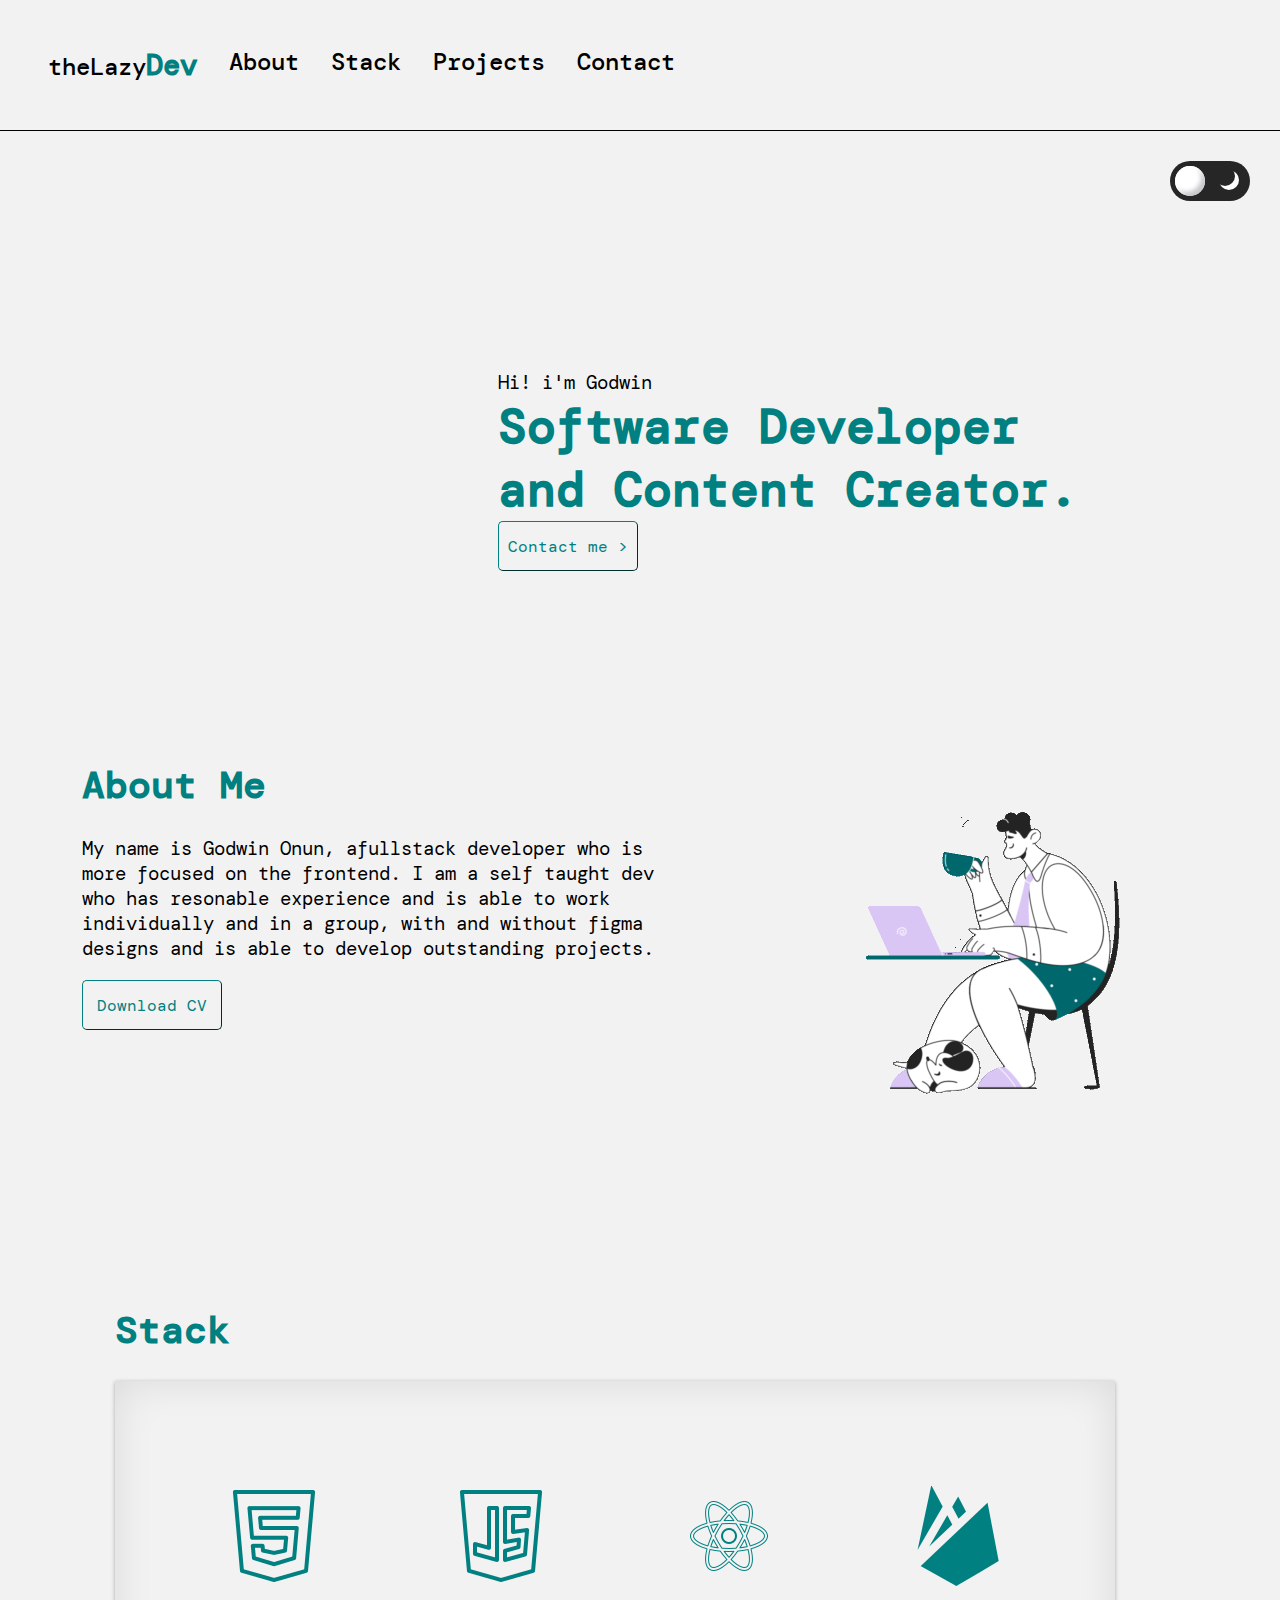
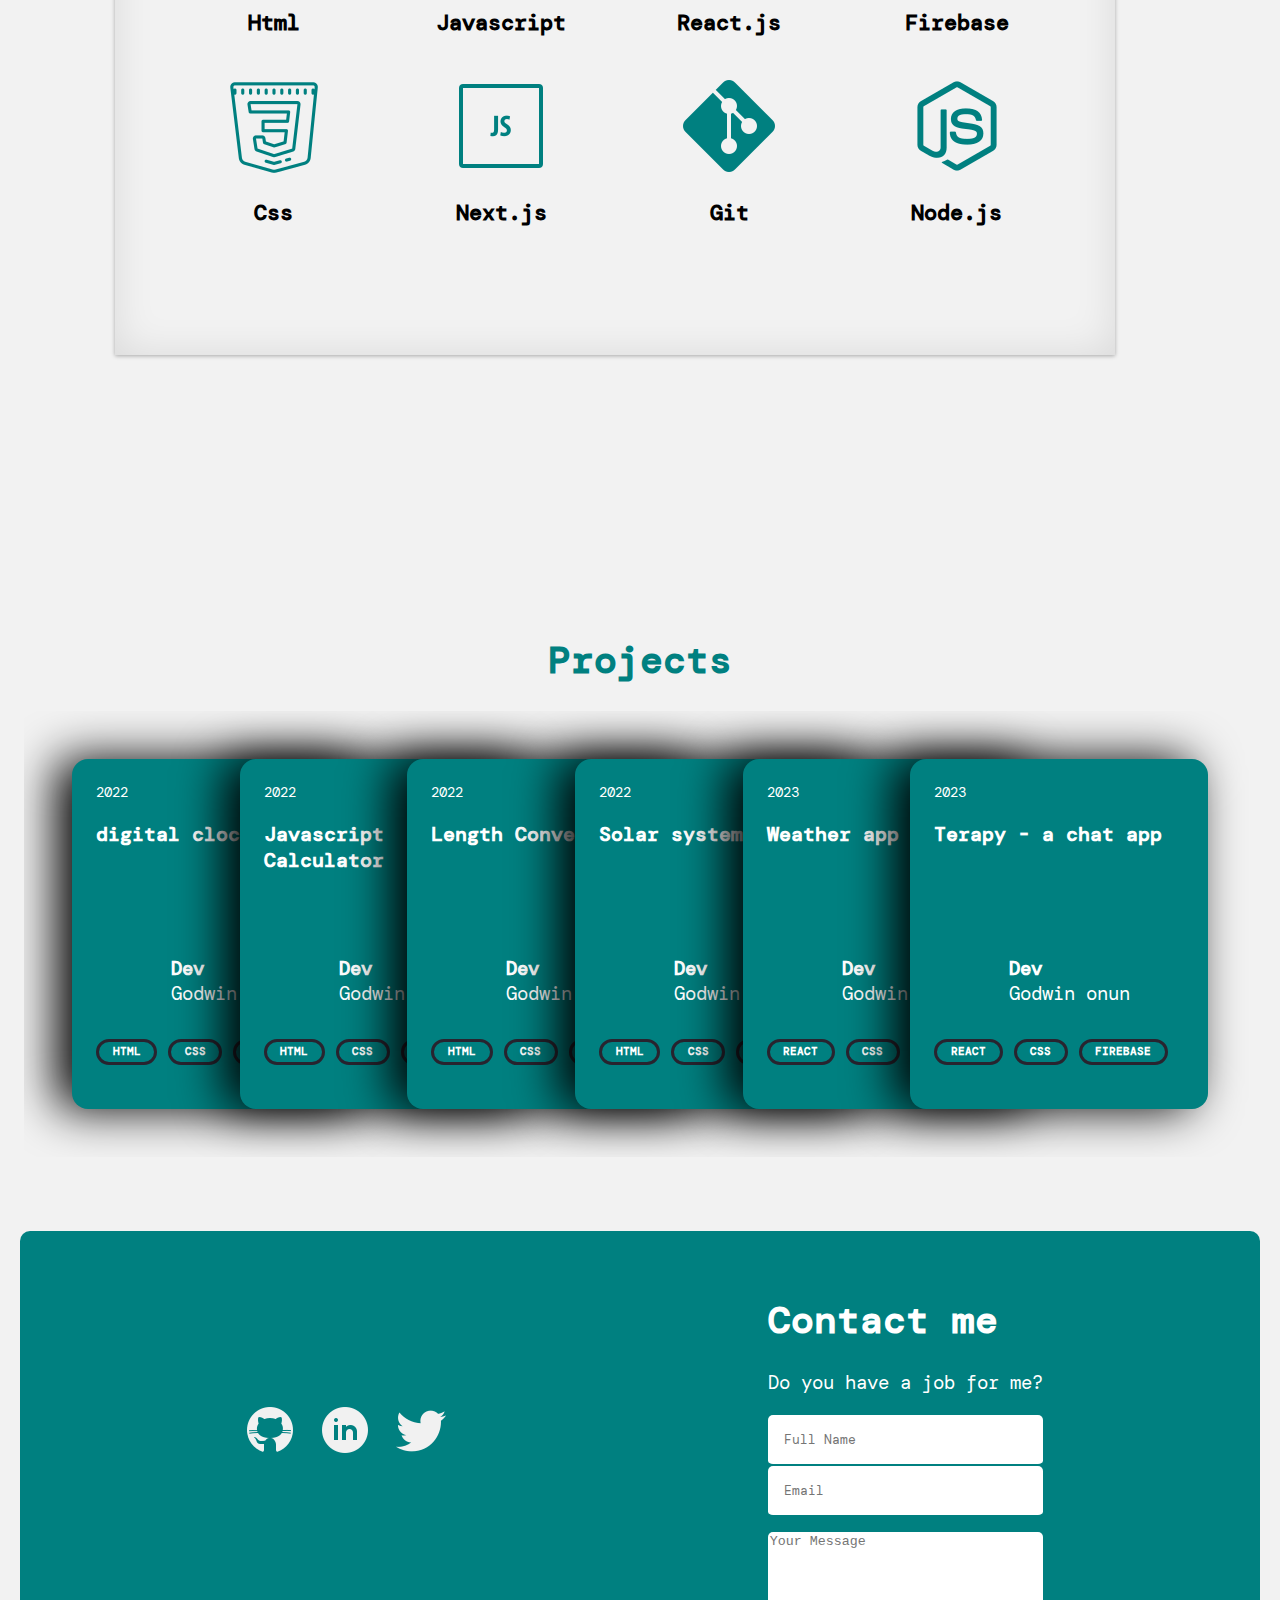
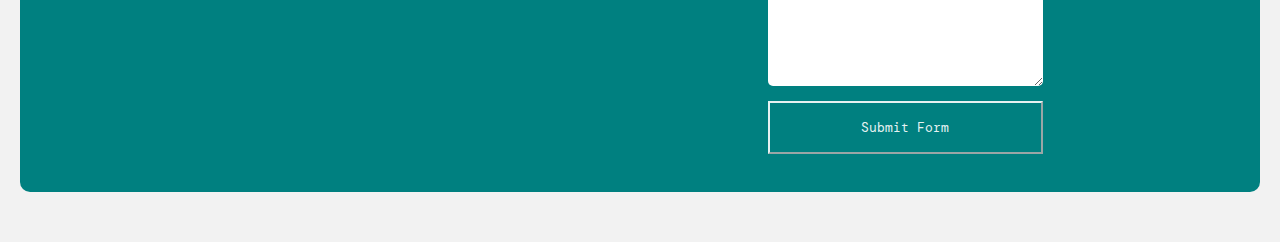
==== index.html @ cd17428f "Add files via upload" ====
<!DOCTYPE html>
<html lang="en">
<head>
  <meta charset="UTF-8">
  <meta http-equiv="X-UA-Compatible" content="IE=edge">
  <meta name="viewport" content="width=device-width, initial-scale=1.0">
  <title>Godwin onun | Fullstack Developer | Content Creator</title>
  <link rel="stylesheet" href="./src/style.css">
</head>
<body>

  <navbar>
    <div ></div>
    <div class="topnav" id="myTopnav">
        <a href="Index.html" class="heroname">theLazy<span>Dev</span></a>
        <a href="#about">About</a>
        <a href="#stack">Stack</a>
        <a href="#projects">Projects</a>
        <a href="#contact">Contact</a>
        <a href="javascript:void(0);" class="icon" onclick="myFunction()">
          <i  class="fa-bars"></i>
        </a>
    </div>
  </navbar>

  <div class="light-dark">
    <div class="switch">
      <div class="flicker"></div>
      <div class="moon"></div>
    </div>
  </div>

  <div class="container">
    <div class="heroimage1">
    <img src="https://ouch-cdn2.icons8.com/1wccx2Lr_cGhNISr8wiyXB7eT9ivf4Ugs94POmWpA78/rs:fit:256:256/czM6Ly9pY29uczgu/b3VjaC1wcm9kLmFz/c2V0cy9zdmcvODY5/L2YyYzNlMzZmLTNi/MmUtNGI1Mi05M2Y5/LWYwNTQ1NDU1N2Rh/OC5zdmc.png" alt=""/>
    </div>

    <div class="detail">
      Hi! i'm Godwin
      <P class="dev">
        Software Developer and Content Creator.
      </P>
      <a href="#contact"><button class="detail-btn">Contact me ></button></a>
    </div>
  </div>

  <div class="container" id="about" >
    <div class="about-text">
    <h1>
      About Me
    </h1>
    <p>
      My name is Godwin Onun, afullstack developer who is more focused on the frontend. I am a self taught dev who has resonable experience and is able to work individually and in a group, with and without figma designs and is able to develop outstanding projects.
    </p>
    <a href="#"></a><button class="detail-btn">Download CV</button></a>
   </div>
   <div class="about-image">
    <img src="./src/images/sammy-line-remote-work.gif" alt="">
   </div>
  </div>

  <div class="stack">

  <h1>Stack</h1>

  <div class="grid-container" id="stack">
    <div class="grid-child">
      <img src="./src/images/icons8-html-5-100.png" alt="">
      <h3>Html</h3>
    </div>
    <div class="grid-child">
      <img src="./src/images/icons8-javascript-logo-100.png" alt="">
      <h3>Javascript</h3>
    </div>
    <div class="grid-child">
      <img src="./src/images/icons8-react-100.png" alt="">
      <h3>React.js</h3>
    </div>
    <div class="grid-child">
      <img src="./src/images/icons8-firebase-100.png" alt="">
      <h3>Firebase</h3>
    </div>
    <div class="grid-child">
      <img src="./src/images/icons8-css3-100.png" alt="">
      <h3>Css</h3>
    </div>
    <div class="grid-child">
      <img src="./src/images/icons8-js-100.png" alt="">
      <h3>Next.js</h3>
    </div>
    <div class="grid-child">
      <img src="./src/images/icons8-git-100.png" alt="">
      <h3>Git</h3>
    </div>
    <div class="grid-child">
      <img src="./src/images/icons8-node-js-100.png" alt="">
      <h3>Node.js</h3>
    </div>
  </div>

 </div>

 <div class="container" id="projects">
  <h1>Projects</h1>
  <section class="card-list">
    <article class="card">
      <header class="card-header">
        <p>2022</p>
        <a href="https://onungodwin.github.io/Digital-Clock/">
        <h2>digital clock</h2>
      </a>
      </header>

      <div class="card-author">
        <img src="" alt="">

        <div class="author-name">
          <div class="author-name-prefix">Dev</div>
          Godwin onun
        </div>
      </div>
      <div class="tags">
        <a href="#">html</a>
        <a href="#">css</a>
        <a href="#">Javascript</a>
      </div>
    </article>



    <article class="card">
      <header class="card-header">
        <p>2022</p>
        <a href="https://onungodwin.github.io/Calculator-app/">
        <h2>Javascript Calculator</h2>
      </a>
      </header>

      <div class="card-author">
        <img src="" alt="">

        <div class="author-name">
          <div class="author-name-prefix">Dev</div>
          Godwin onun
        </div>
      </div>
      <div class="tags">
        <a href="#">html</a>
        <a href="#">css</a>
        <a href="#">Javascript</a>
      </div>
    </article>


    <article class="card">
      <header class="card-header">
        <p>2022</p>
        <a href="https://onungodwin.github.io/length-converter/">
        <h2>Length Converter</h2>
      </a>
      </header>

      <div class="card-author">
        <img src="" alt="">

        <div class="author-name">
          <div class="author-name-prefix">Dev</div>
          Godwin onun
        </div>
      </div>
      <div class="tags">
        <a href="#">html</a>
        <a href="#">css</a>
        <a href="#">Javascript</a>
      </div>
    </article>


    <article class="card">
      <header class="card-header">
        <p>2022</p>
        <h2>
        <a href="https://onungodwin.github.io/solar-system/">
        Solar system
      </a>
      </h2>
      </header>

      <div class="card-author">
        <img src="" alt="">

        <div class="author-name">
          <div class="author-name-prefix">Dev</div>
          Godwin onun
        </div>
      </div>
      <div class="tags">
        <a href="#">html</a>
        <a href="#">css</a>
        <a href="#">Javascript</a>
      </div>
    </article>


    <article class="card">
      <header class="card-header">
        <p>2023</p>
        <h2>Weather app</h2>
      </header>

      <div class="card-author">
        <img src="" alt="">

        <div class="author-name">
          <div class="author-name-prefix">Dev</div>
          Godwin onun
        </div>
      </div>
      <div class="tags">
        <a href="#">React</a>
        <a href="#">Css</a>
        <a href="#">Api</a>
      </div>
    </article>

    <article class="card">
      <header class="card-header">
        <p>2023</p>
        <h2>Terapy - a chat app</h2>
      </header>

      <div class="card-author">
        <img src="" alt="">

        <div class="author-name">
          <div class="author-name-prefix">Dev</div>
          Godwin onun
        </div>
      </div>
      <div class="tags">
        <a href="#">React</a>
        <a href="#">css</a>
        <a href="#">Firebase</a>
      </div>
    </article>


</section>
 </div>

 <div class="container" id="contact">
  <div class="contact-img">
    <img src="https://ouch-cdn2.icons8.com/tGcTz2MqQ0SLbrK52kuj5Z2JUJtq8tayC7ltcp2M3sY/rs:fit:256:275/czM6Ly9pY29uczgu/b3VjaC1wcm9kLmFz/c2V0cy9zdmcvNDE3/L2JmOWZjZDVhLTlh/ZWItNGFmNy04ZDY0/LTg1OTQwNDUwYzE5/Ny5zdmc.png" alt="">
    <div>
      <button class="socials"><a href="#">
        <img src="./src/images/icons8-github-50.png" alt="">
      </a></button>
      <button class="socials"><a href="#">
        <img src="./src/images/icons8-linkedin-circled-50.png" alt="">
      </a></button>
      <button class="socials"><a href="#">
        <img src="./src/images/icons8-twitter-50.png" alt="">
      </a></button>
    </div>
  </div>
  
  <div>
    <h1 class="contact-me">Contact me</h1>
  <p>Do you have a job for me?</p>
  <div className="formContainer">
    <div className="formWrapper">
      <div class="form-submit">
        <form
          target="_blank"
          action="https://formsubmit.co/onungodwinn@gmail.com"
          method="POST"
        >
          
          <div class="form-row">
            <input
              name="name"
              placeholder="Full Name"
              required
            />
            <input
              name="email"
              placeholder="Email"
              required
            />
          </div>
          <textarea
            placeholder="Your Message"
            name="message"
            rows="10"
            required
          ></textarea>
          <button type="submit" class="submit">Submit Form</button>
        </form>
      </div>
  </div>
  
 </div>

  <script src="src/index.js"></script>
</body>
</html>
---- src/style.css ----
@import url('https://fonts.googleapis.com/css2?family=DM+Mono:ital,wght@0,300;0,400;0,500;1,300;1,400;1,500&family=Quicksand:wght@400;500;600;700&display=swap');

html {
  box-sizing: border-box;
}
*, *:before, *:after {
  box-sizing: inherit;
}

body {
  font-family: 'Dm mono', sans-serif;
  margin: 0;
  padding: 0;
  width: 100%;
  height: 100%;
  background-color: #f2f2f2;
  color: black;
  font-size: 1.2rem;
}

/* light-dark */
.dark a {
  color:teal;
}

.dark a:hover, .dark a:focus {
  color: white;
}

.light-dark {
  display: flex;
  justify-content: flex-end;
  padding: 30px;
}

.switch {
  width: 80px;
  height: 40px;
  border-radius: 20px;
  background-color: rgb(39, 38, 38);
  position: relative;
}

.flicker {
  width: 30px;
  height: 30px;
  border-radius: 15px;
  background-color: rgb(255, 255, 255);
  position: absolute;
  top: 5px;
  left: 5px;
  transition: 0.3s;
  box-shadow: 
    inset 4px 4px 4px rgb(255,255,255),
    inset -4px -4px 4px rgb(195 193 198 / 90%);
}

.dark {
  background-color: rgb(57, 57, 57);
  transition: 0.3s;
}

.moon {
  width: 20px;
  height: 20px;
  border-radius: 10px;
  box-shadow: 4px 4px 0 0 rgb(255, 255, 255);
  position: absolute;
  top: 5px;
  left: 45px;
}

.dark .flicker {
  transform: translateX(40px);
}

.dark > * {
 color:rgb(255, 255, 255);
}

 /* Navbar */
Navbar {
  display: flex;
  flex-direction: row;
  padding: 2rem;
  border-bottom: 1px solid black;
  font-size: 1.5rem;
  font-weight: 500;
}



a {
  text-decoration: none;
  color: inherit;
}

.topnav {
  overflow: hidden;
}

.topnav a {
  float: left;
  display: block;
  text-align: center;
  padding: 14px 16px;
  text-decoration: none;
}

.fa-bars {
  color: teal !important;
}


.topnav .icon {
  display: none;
}

@media screen and (max-width: 600px) {
  .topnav a:not(:first-child) {display: none;}
  .topnav a.icon {
    float: right;
    display: block;
  }
}

@media screen and (max-width: 600px) {
  .topnav.responsive {position: relative;}
  .topnav.responsive .icon {
    position: absolute;
    right: 0;
    top: 0;
  }
  .topnav.responsive a {
    float: none;
    display: block;
    text-align: left;
  }
}

/* About */

.container {
  display: flex;
  justify-content: space-around;
  flex-wrap: wrap;
  margin-top:  6em;
  padding: 1.25em;
}

.dev {
  font-size: 3rem;
  font-weight: bold;
  margin: 0;
  padding: 0;
  max-width: 600px;
  color: teal;
}


.Godwin {
  font-size: 1.2rem;
  margin: 0;
  padding: 0;
}



.detail-btn {
  background-color: #f2f2f2;
  border-radius: 5px;
  border-color: teal;
  width: 8.75em;
  height: 3.125em;
  color: teal;
  font-size: 1rem;
  font-family: "Dm mono";
  cursor: pointer;
  border-width: 1px;
}

.detail-btn:hover {
  cursor: pointer;
  color: white;
  transition: all 0.5s;
  background-color: teal;
  border-width: 0;
}


span{
  color: teal;
  font-size: larger;
  Font-weight: bold;
}

.about-text {
  max-width: 600px;
}


/* stack */

.stack {
  padding: 9vw;
}

.grid-container {
  display: grid;
  grid-template-columns: repeat(auto-fit, minmax(200px, 1fr));
  grid-gap: 1rem;
  max-width: 1000px;
  padding: 10% 5%;
  -webkit-box-shadow:0 1px 4px rgba(0, 0, 0, 0.3), 0 0 40px rgba(0, 0, 0, 0.1) inset;
  -moz-box-shadow:0 1px 4px rgba(0, 0, 0, 0.3), 0 0 40px rgba(0, 0, 0, 0.1) inset;
  box-shadow:0 1px 4px rgba(0, 0, 0, 0.3), 0 0 40px rgba(0, 0, 0, 0.1) inset;
}

.grid-child {
  display: flex;
  flex-direction: column;
  justify-content: center;
  align-items: center;
}

h1 {
  color: teal;
}

.stack-svg {
  width: 3rem;
}


/* projects */

.card-list {
  display: flex;
  padding: 3rem;
  overflow-x: scroll;
}

.card-list::-webkit-scrollbar {
  width: 10px;
  height: 10px;
}
.card-list::-webkit-scrollbar-thumb {
  background: #201c29;
  border-radius: 10px;
  box-shadow: inset 2px 2px 2px hsla(0,0%,100%,.25), inset -2px -2px 2px rgba(0,0,0,.25);
}

.card-list::-webkit-scrollbar-track {
  background: linear-gradient(90deg,#201c29,#201c29 1px,#17141d 0,#17141d);
}


.card {
  height: 350px;
  width: 400px;
  min-width: 250px;
  padding: 1.5rem;
  border-radius: 16px;
  box-shadow: -1rem 0 3rem #000;
  display: flex;
  flex-direction: column;
  transition: .2s;
  margin: 0;
  scroll-snap-align: start;
  clear: both;
  position: relative;
  background-color: teal;
  color: white;
}

.card:focus-within~.card, .card:hover~.card {
  transform: translateX(130px);
}

.card:hover {
  transform: translateY(-1rem);
}

.card:not(:first-child) {
  margin-left: -130px;
}


.card-header {
  margin-bottom: auto;
}

.card-header p {
  font-size: 14px;
  margin: 0 0 1rem;
  color: white;
}

.card-header h2 {
  font-size: 20px;
  margin: .25rem 0 auto;
  text-decoration: none;
  color: inherit;
  border: 0;
  display: inline-block;
  cursor: pointer;
}

.card-header h2:hover {
  background: linear-gradient(90deg,#ff8a00,#e52e71);
  text-shadow: none;
  -webkit-text-fill-color: transparent;
  -webkit-background-clip: text;
  background-clip: text;
}

.card-author {
  margin: 3rem 0 0;
  display: grid;
  grid-template-columns: 75px 1fr;
  align-items: center;
  position: relative;
}

.author-avatar {
  grid-area: auto;
  align-self: start;
  position: relative;
  box-sizing: border-box;
}

.author-avatar img {
  width: 40px;
  height: 40px;
  border-radius: 50%;
  filter: grayscale(100%);
  display: block;
  overflow: hidden;
  margin: 16px 10px;
}

.author-name {
  grid-area: auto;
  box-sizing: border-box;
}

.author-name-prefix {
  font-style: normal;
  font-weight: 700;
  color: white;
}



.tags {
  margin: 1rem 0 2rem;
  padding: .5rem 0 1rem;
  line-height: 2;
  margin-bottom: 0;
}

.tags a {
  font-style: normal;
  font-weight: 700;
  font-size: .5rem;
  color: white;
  text-transform: uppercase;
  font-size: .66rem;
  border: 3px solid #28242f;
  border-radius: 2rem;
  padding: .2rem .85rem .25rem;
  position: relative;
}

.tags a:hover {
  background: linear-gradient(90deg,#ff8a00,#e52e71);
  text-shadow: none;
  -webkit-text-fill-color: transparent;
  -webkit-background-clip: text;
  -webkit-box-decoration-break: clone;
  background-clip: text;
  border-color: white;
}


/* contact */


#contact {
  background-color: teal;
  color: white;
  border-radius: 10px;
  margin: 50px 20px;
  padding-left: 3.125em;
  padding-right: 3.125em;
  min-height: 400px;
  padding-top: 2em;
  padding-bottom: 2em;
}

.contact-me {
  color: white;
}

.formContainer {
  background-color: #c299d0;
  height: 100vh;
  padding-bottom: 4rem;
}

.formWrapper {
  background-color: white;
  padding-top: 1rem;
  padding-bottom: 3rem;
  padding-left: 1rem;
  padding-right: 1rem;
  border-radius: 10px;
  display: flex;
  flex-direction: column;
  align-items: center;
  gap: 10px;
  max-height: 400px;
  width: 300px;
}

form {
  display: flex;
  flex-direction: column;
  gap: 15px;
}

input {
  padding: 1rem;
  border: none;
  border-bottom: 2px solid Teal;
  outline: none;
  font-family: "dm mono";
  display: flex;
  flex-direction: column;
  width: 100%;
  border-radius: 5px;
}


placeholder {
  color: rgb (175,175,175);
  font-family: "dm mono";
}

.submit {
  height: 4em;
  background-color: inherit;
  color: white;
  border-color: white;
  opacity: 0.9;
  font-family: "dm mono";
  cursor: pointer;
}

.submit:hover {
  cursor: pointer;
  color: teal;
  border: none;
  opacity: 0.9;
  background-color: white;
}

.socials {
  border-radius: 50%;
  border: none;
  margin: .1em;
  margin-top: 2.5em;
  background-color: inherit;
  
}

textarea {
  border: none;
  outline: none;
  border-radius: 5px;
}

.contact-img {
  padding-top: 4em;
}
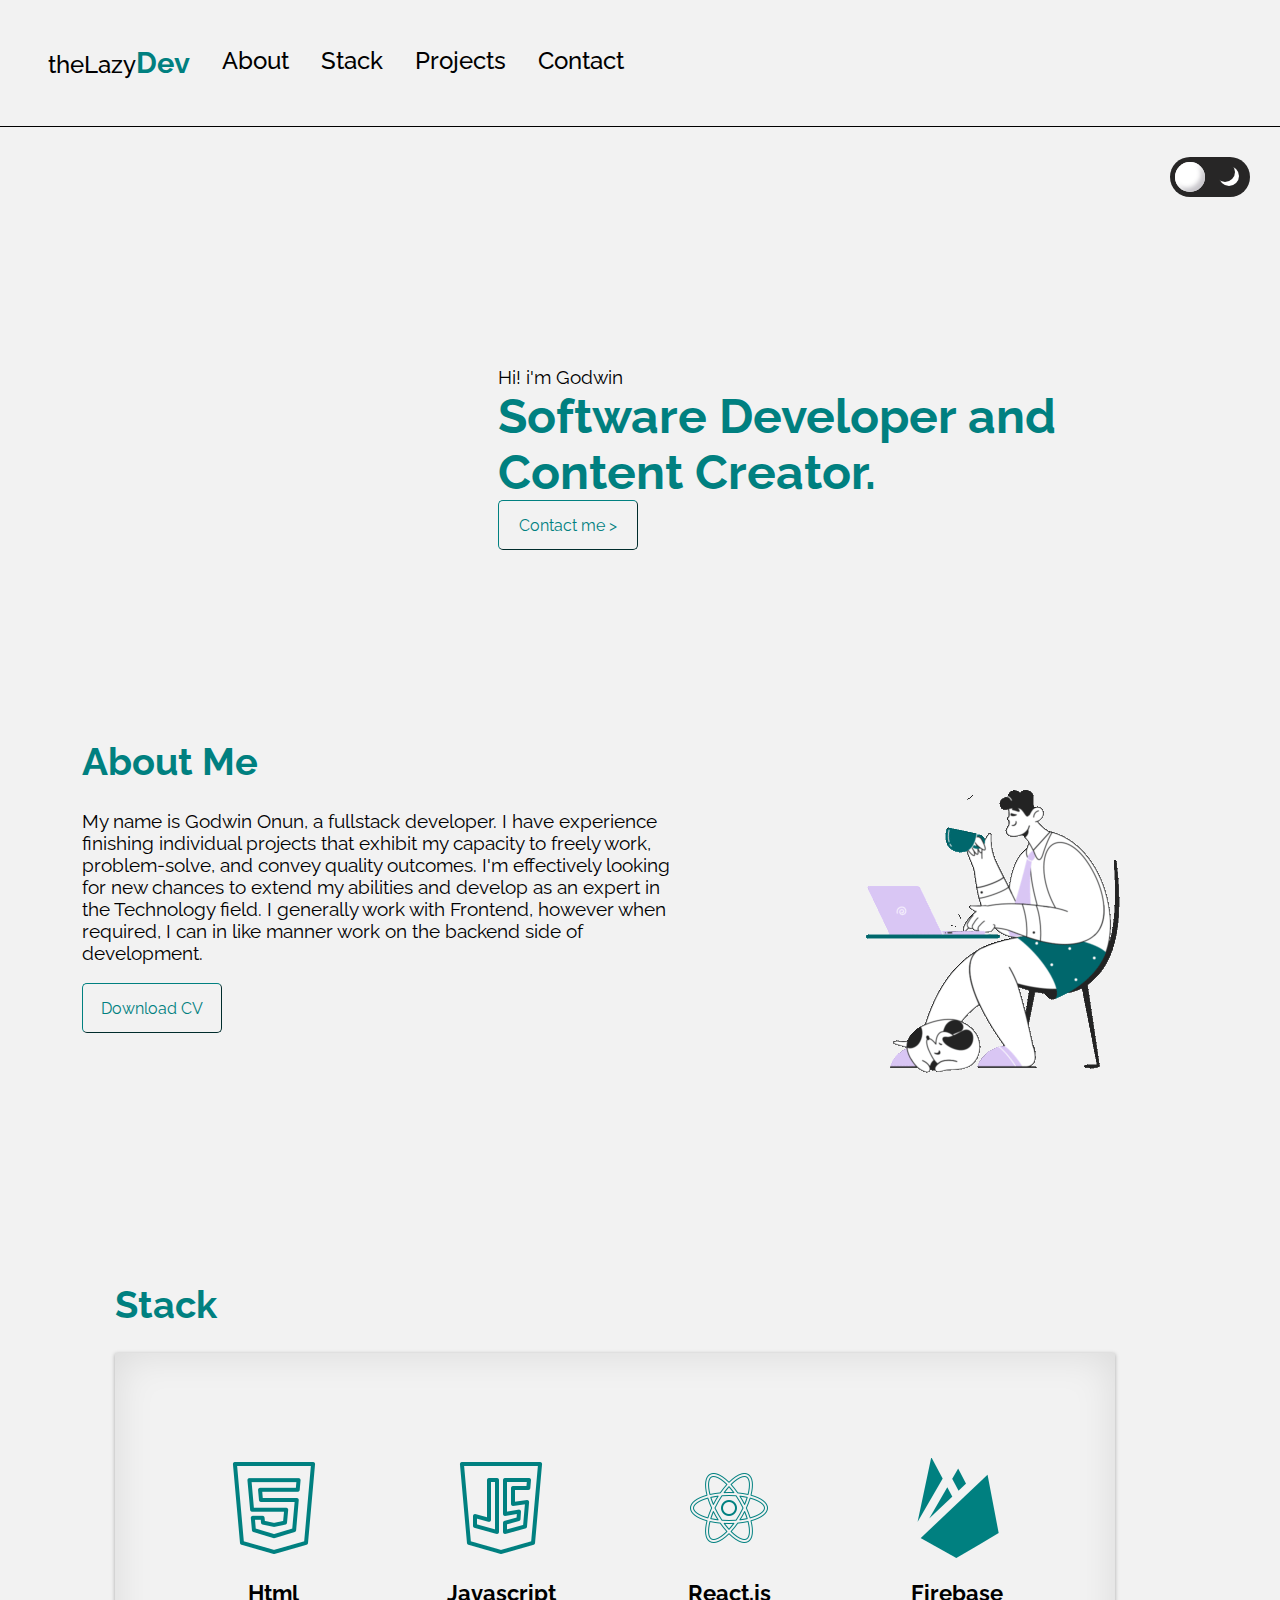
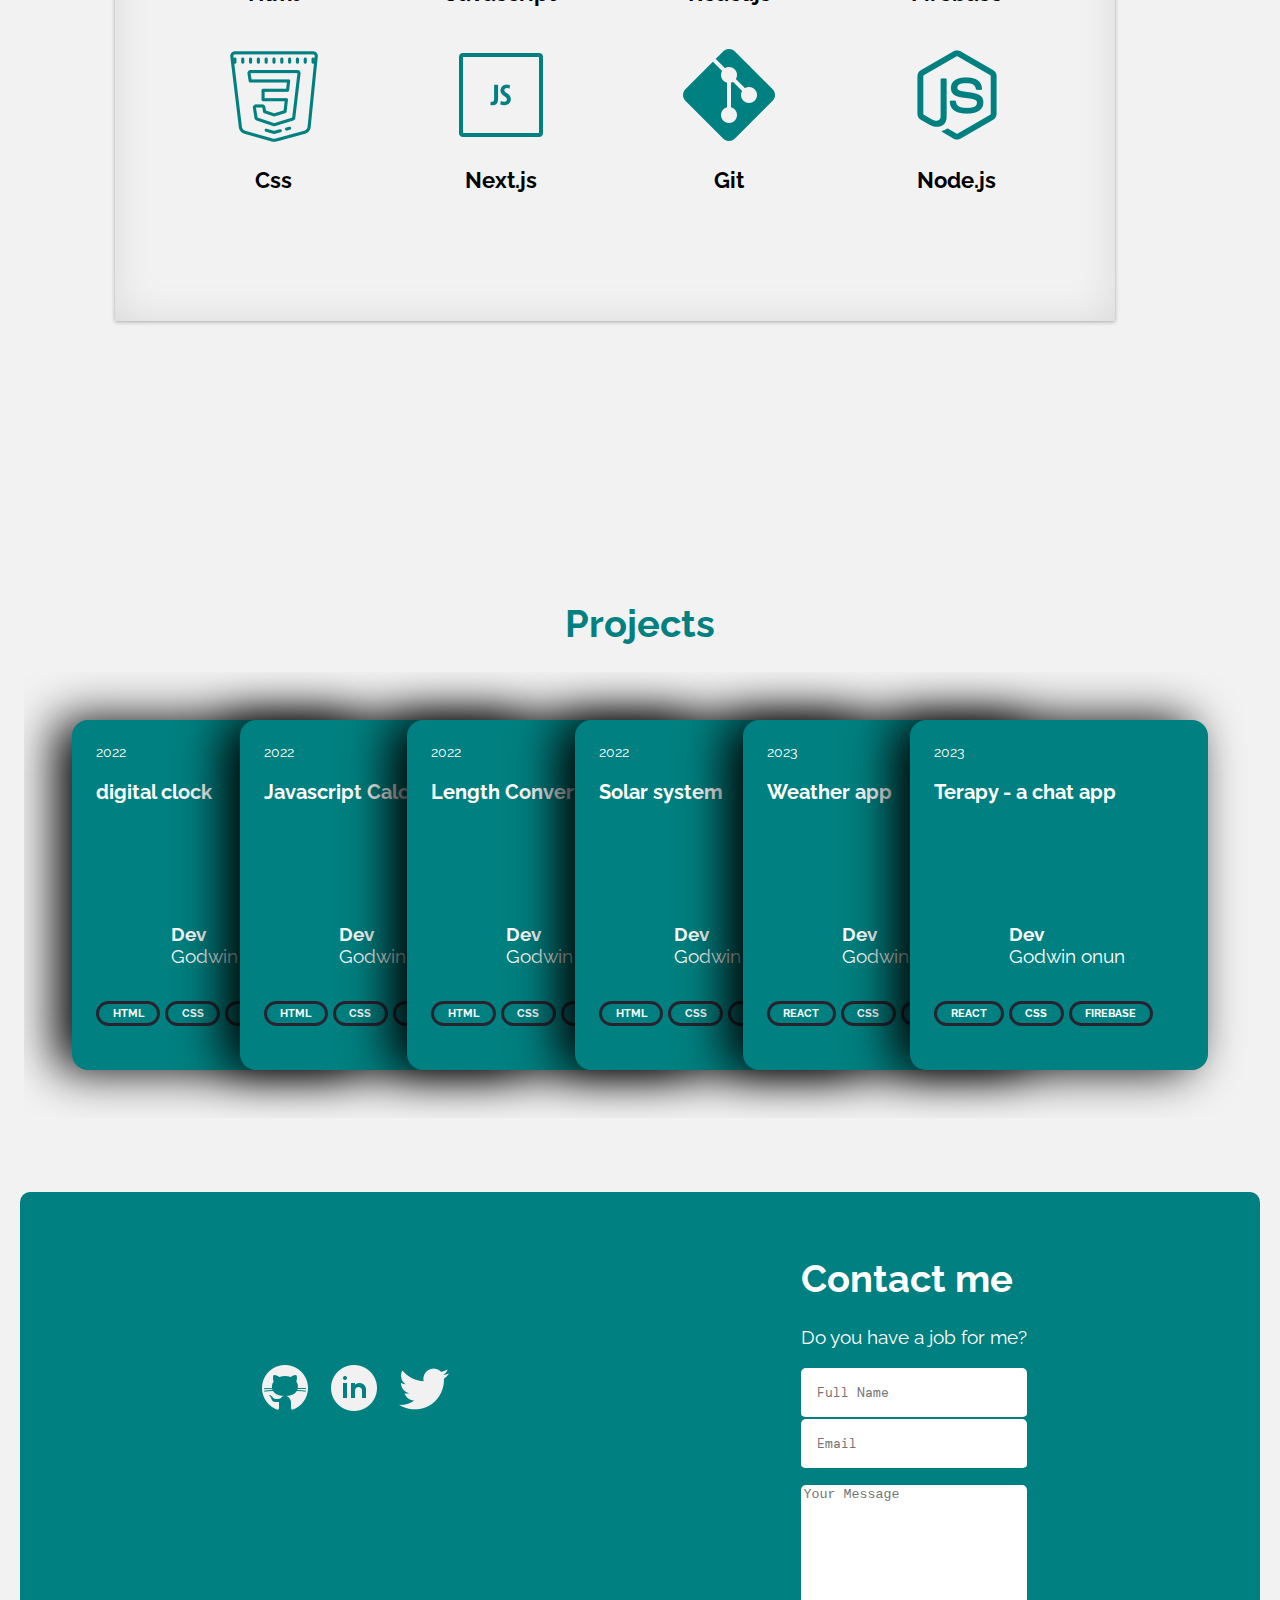
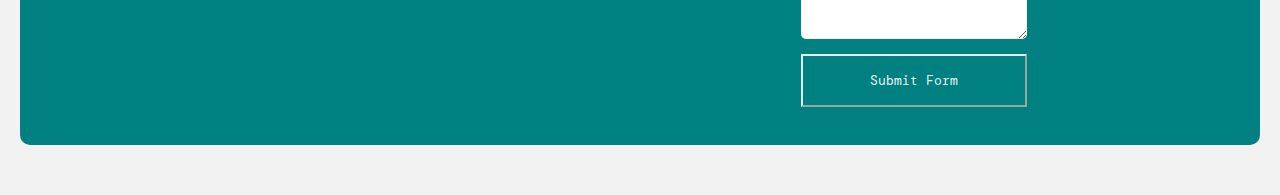
==== commit 60cf5eba: "i" ====
--- a/index.html
+++ b/index.html
@@ -50,7 +50,9 @@
       About Me
     </h1>
     <p>
-      My name is Godwin Onun, afullstack developer who is more focused on the frontend. I am a self taught dev who has resonable experience and is able to work individually and in a group, with and without figma designs and is able to develop outstanding projects.
+      My name is Godwin Onun, a fullstack developer. I have experience finishing individual projects that exhibit my capacity to freely work,
+      problem-solve, and convey quality outcomes. I'm effectively looking for new chances to extend my abilities and develop
+      as an expert in the Technology field. I generally work with Frontend, however when required,  I can in like manner work on the backend side of development.
     </p>
     <a href="#"></a><button class="detail-btn">Download CV</button></a>
    </div>
@@ -120,9 +122,9 @@
         </div>
       </div>
       <div class="tags">
-        <a href="#">html</a>
-        <a href="#">css</a>
-        <a href="#">Javascript</a>
+        <a href="https://github.com/OnunGodwin/Digital-Clock/blob/main/index.html">html</a>
+        <a href="https://github.com/OnunGodwin/Digital-Clock/blob/main/style.css">css</a>
+        <a href="https://github.com/OnunGodwin/Digital-Clock/blob/main/index.js">Javascript</a>
       </div>
     </article>
 
@@ -145,9 +147,9 @@
         </div>
       </div>
       <div class="tags">
-        <a href="#">html</a>
-        <a href="#">css</a>
-        <a href="#">Javascript</a>
+        <a href="https://github.com/OnunGodwin/Calculator-app/blob/main/index.html">html</a>
+        <a href="https://github.com/OnunGodwin/Calculator-app/blob/main/style.css">css</a>
+        <a href="https://github.com/OnunGodwin/Calculator-app/blob/main/index.js">Javascript</a>
       </div>
     </article>
 
@@ -169,9 +171,9 @@
         </div>
       </div>
       <div class="tags">
-        <a href="#">html</a>
-        <a href="#">css</a>
-        <a href="#">Javascript</a>
+        <a href="https://github.com/OnunGodwin/length-converter/blob/main/index.html">html</a>
+        <a href="https://github.com/OnunGodwin/length-converter/blob/main/styles.css">css</a>
+        <a href="https://github.com/OnunGodwin/length-converter/blob/main/index.js">Javascript</a>
       </div>
     </article>
 
@@ -195,9 +197,9 @@
         </div>
       </div>
       <div class="tags">
-        <a href="#">html</a>
-        <a href="#">css</a>
-        <a href="#">Javascript</a>
+        <a href="https://github.com/OnunGodwin/solar-system/blob/main/index.html">html</a>
+        <a href="https://github.com/OnunGodwin/solar-system/blob/main/src/style.css">css</a>
+        <a href="https://github.com/OnunGodwin/solar-system/blob/main/src/index.js">Javascript</a>
       </div>
     </article>
 
@@ -271,11 +273,11 @@
     <div className="formWrapper">
       <div class="form-submit">
         <form
-          target="_blank"
           action="https://formsubmit.co/onungodwinn@gmail.com"
           method="POST"
         >
-          
+         <input type="hidden" name="_next" value="https://thelazydev.vercel.app//src/thankyou.html">
+         <input type="hidden" name="_captcha" value="false">
           <div class="form-row">
             <input
               name="name"
@@ -294,7 +296,7 @@
             rows="10"
             required
           ></textarea>
-          <button type="submit" class="submit">Submit Form</button>
+          <button type="submit" class="submit" >Submit Form</button>
         </form>
       </div>
   </div>
--- a/src/style.css
+++ b/src/style.css
@@ -1,4 +1,6 @@
 @import url('https://fonts.googleapis.com/css2?family=DM+Mono:ital,wght@0,300;0,400;0,500;1,300;1,400;1,500&family=Quicksand:wght@400;500;600;700&display=swap');
+@import url('https://fonts.googleapis.com/css2?family=Raleway:ital,wght@0,100;0,200;0,300;0,400;0,500;0,600;0,700;0,800;0,900;1,200;1,300;1,400;1,500;1,600;1,700;1,800;1,900&display=swap');
+
 
 html {
   box-sizing: border-box;
@@ -8,7 +10,7 @@
 }
 
 body {
-  font-family: 'Dm mono', sans-serif;
+  font-family: 'Raleway', 'Dm mono', sans-serif;
   margin: 0;
   padding: 0;
   width: 100%;
@@ -174,7 +176,7 @@
   height: 3.125em;
   color: teal;
   font-size: 1rem;
-  font-family: "Dm mono";
+  font-family: "Raleway";
   cursor: pointer;
   border-width: 1px;
 }
@@ -482,4 +484,21 @@
 
 .contact-img {
   padding-top: 4em;
-}+}
+
+
+.thank-you {
+  display: flex;
+  flex-direction: column;
+  align-items: center;
+  justify-content: center;
+  font-size: larger;
+  font-weight: bold;
+  background-color: #f2f2f2;
+  color: teal;
+  padding-top: 100px;
+}
+
+.msg {
+  margin: 20px 0;
+}
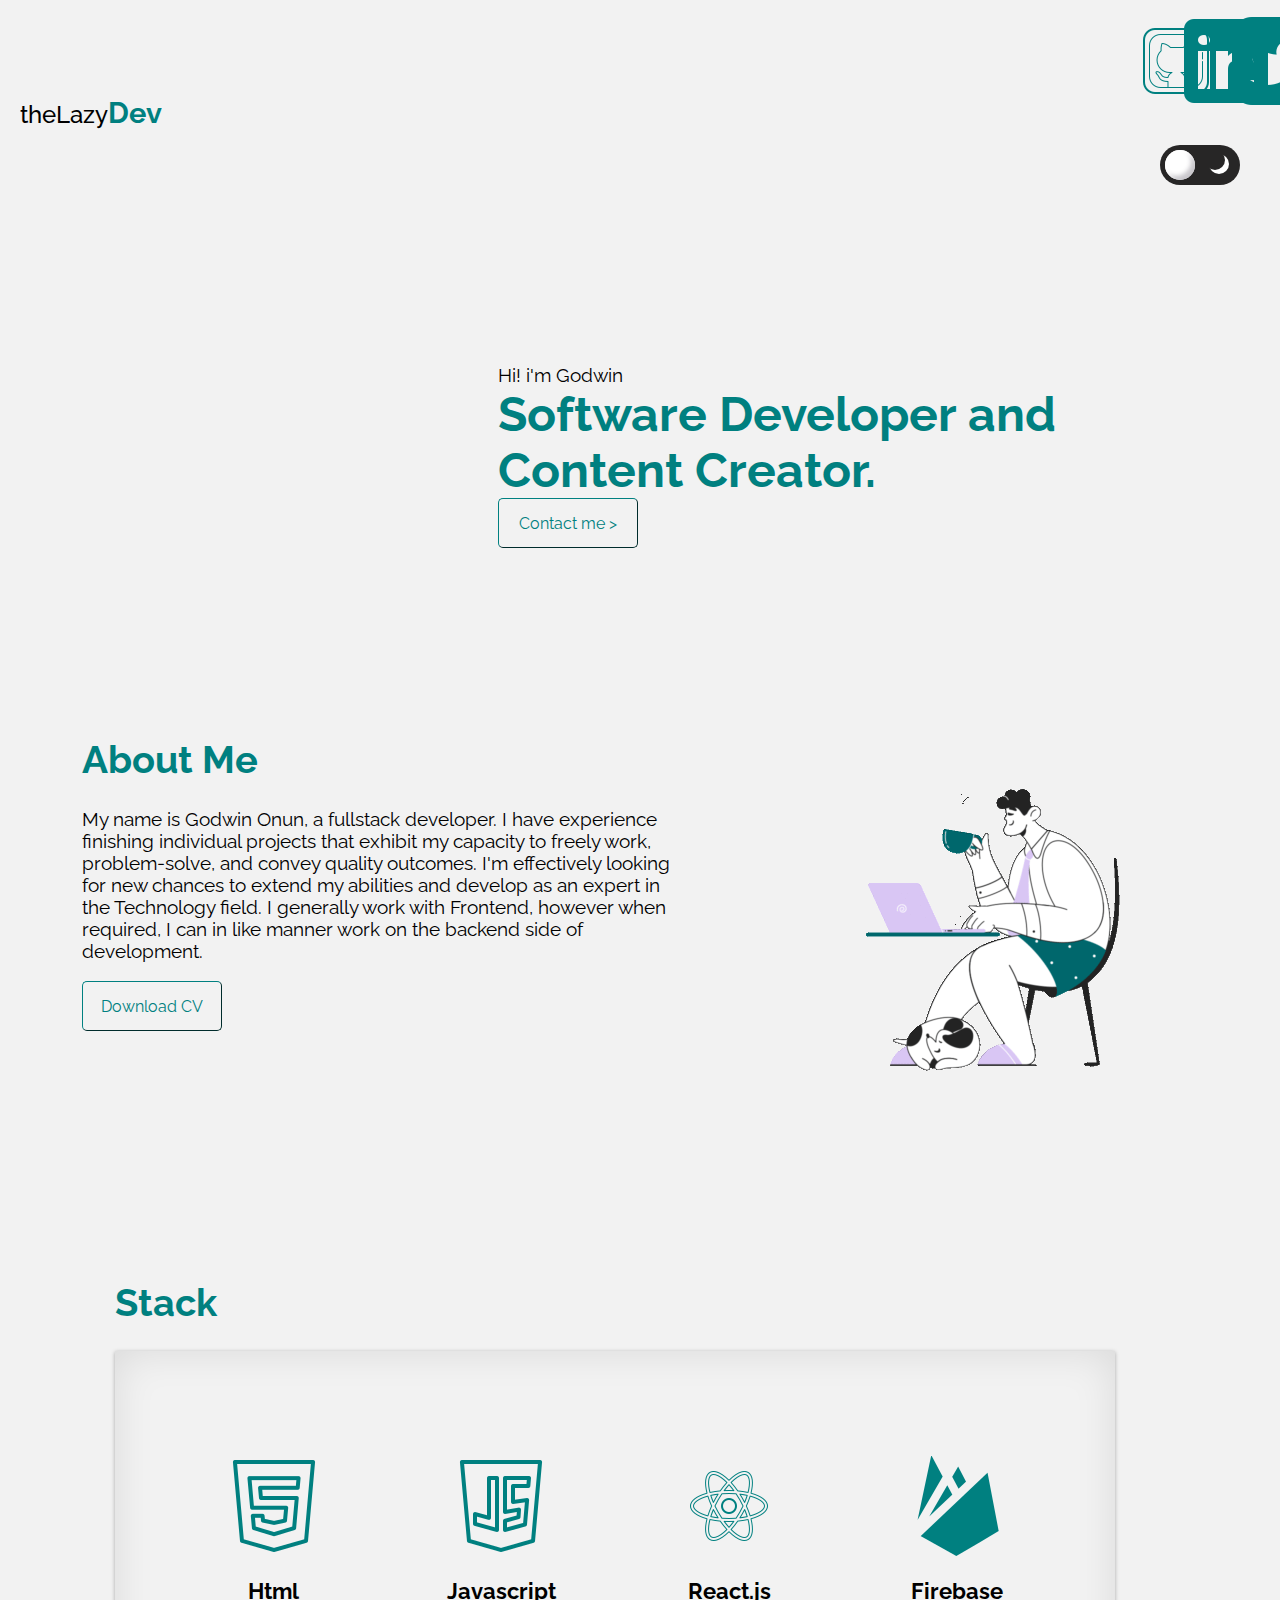
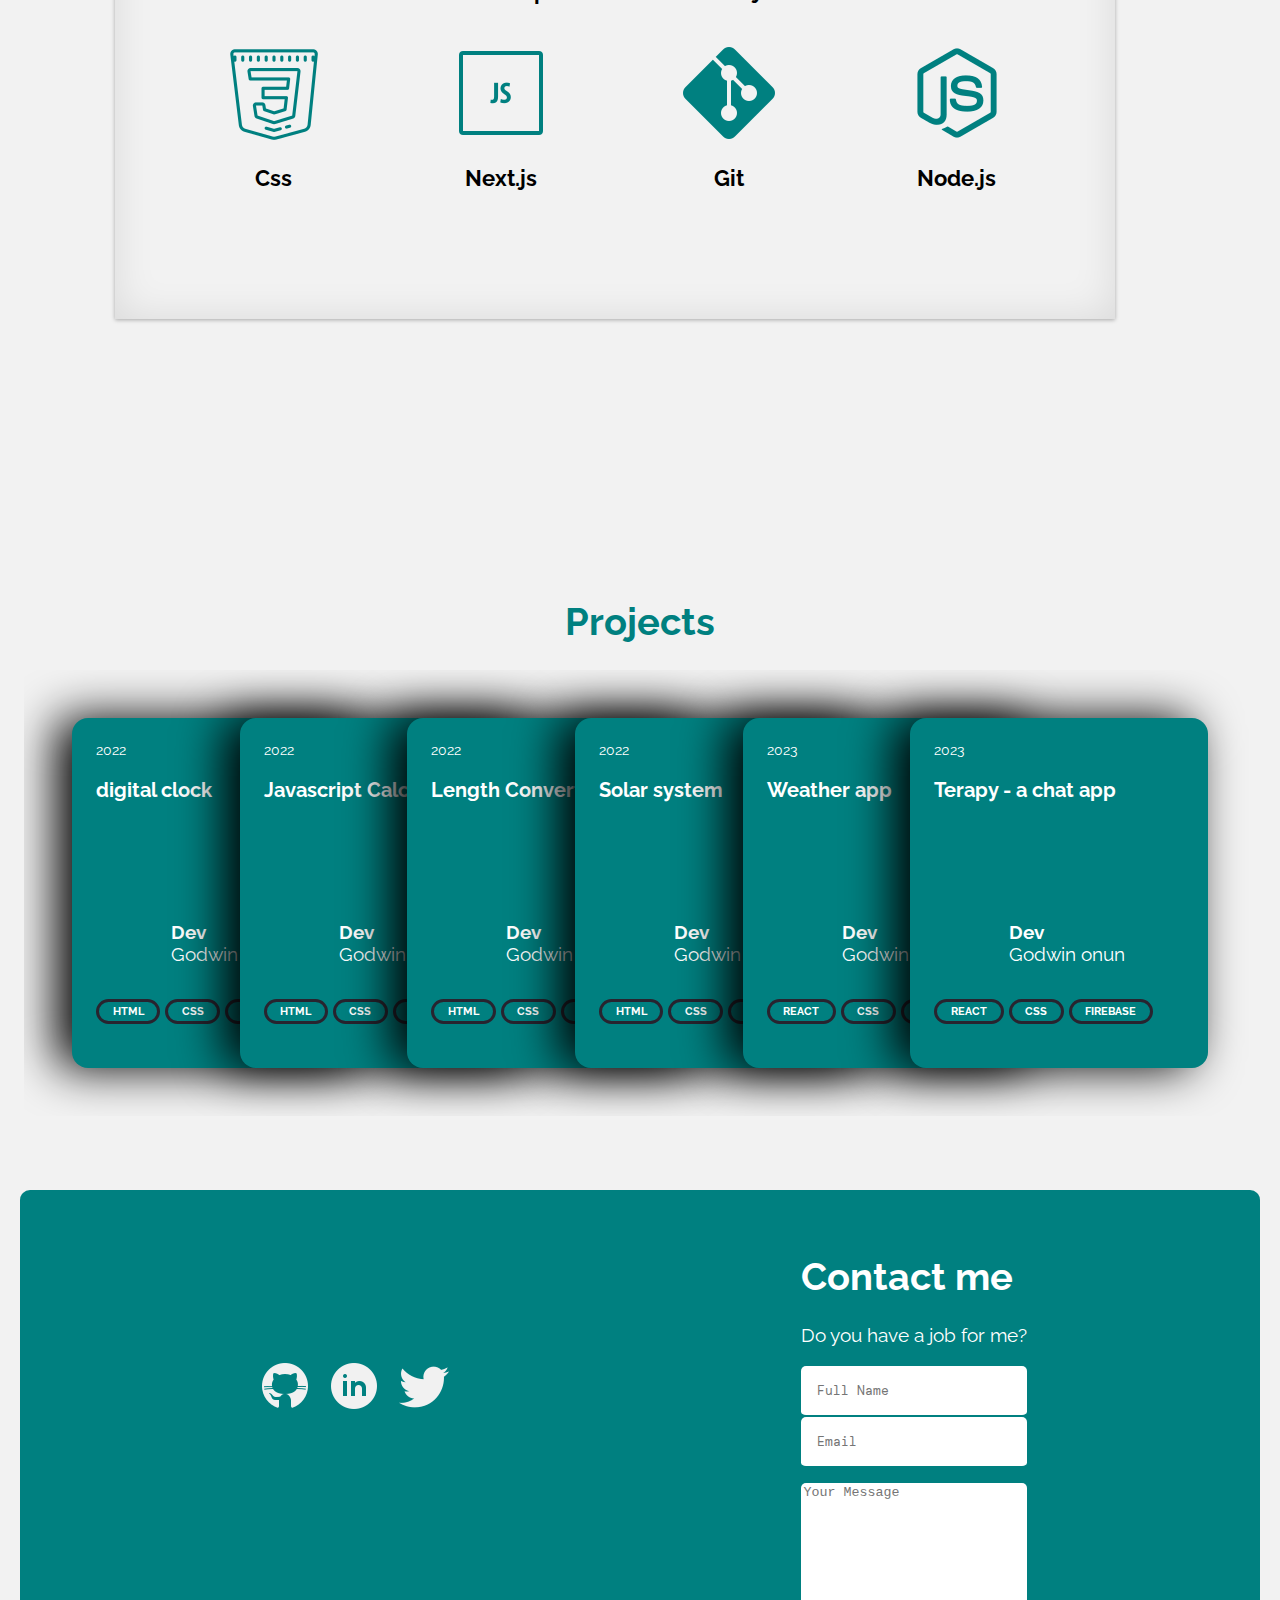
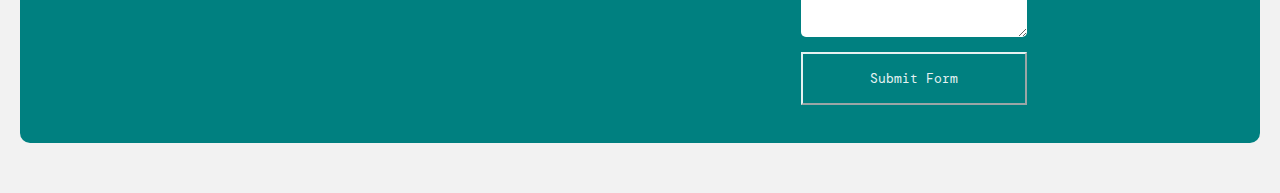
==== commit c97629ba: "g" ====
--- a/index.html
+++ b/index.html
@@ -10,25 +10,32 @@
 <body>
 
   <navbar>
-    <div ></div>
     <div class="topnav" id="myTopnav">
         <a href="Index.html" class="heroname">theLazy<span>Dev</span></a>
-        <a href="#about">About</a>
-        <a href="#stack">Stack</a>
-        <a href="#projects">Projects</a>
-        <a href="#contact">Contact</a>
-        <a href="javascript:void(0);" class="icon" onclick="myFunction()">
-          <i  class="fa-bars"></i>
-        </a>
-    </div>
+    </div>
+    <div>
+      <div class="tiny">
+        <button class="tiny-socials"><a href="#">
+          <img src="./src/images/github-top.png" alt="">
+        </a></button>
+        <button class="tiny-socials"><a href="#">
+          <img src="./src/images/linkedin-top.png" alt="">
+        </a></button>
+        <button class="tiny-socials"><a href="#">
+          <img src="./src/images/twitter-top.png" alt="">
+        </a></button>
+      </div>
+      <div class="light-dark">
+      <div class="switch">
+        <div class="flicker"></div>
+        <div class="moon"></div>
+      </div>
+      </div>
+    </div>
+
   </navbar>
 
-  <div class="light-dark">
-    <div class="switch">
-      <div class="flicker"></div>
-      <div class="moon"></div>
-    </div>
-  </div>
+ 
 
   <div class="container">
     <div class="heroimage1">
@@ -54,7 +61,7 @@
       problem-solve, and convey quality outcomes. I'm effectively looking for new chances to extend my abilities and develop
       as an expert in the Technology field. I generally work with Frontend, however when required,  I can in like manner work on the backend side of development.
     </p>
-    <a href="#"></a><button class="detail-btn">Download CV</button></a>
+    <a href="https://docs.google.com/document/d/1r_hY0KI6hCe348FsqfALC4oUrwABaeaW/edit?usp=share_link&ouid=109987016720544253009&rtpof=true&sd=true"></a><button class="detail-btn">Download CV</button></a>
    </div>
    <div class="about-image">
     <img src="./src/images/sammy-line-remote-work.gif" alt="">
--- a/src/style.css
+++ b/src/style.css
@@ -22,7 +22,7 @@
 
 /* light-dark */
 .dark a {
-  color:teal;
+  color: white;
 }
 
 .dark a:hover, .dark a:focus {
@@ -83,9 +83,10 @@
  /* Navbar */
 Navbar {
   display: flex;
-  flex-direction: row;
-  padding: 2rem;
-  border-bottom: 1px solid black;
+  align-items:center;
+  justify-content: space-between;
+  padding: 10px;
+  padding-left: 20px;
   font-size: 1.5rem;
   font-weight: 500;
 }
@@ -99,45 +100,6 @@
 
 .topnav {
   overflow: hidden;
-}
-
-.topnav a {
-  float: left;
-  display: block;
-  text-align: center;
-  padding: 14px 16px;
-  text-decoration: none;
-}
-
-.fa-bars {
-  color: teal !important;
-}
-
-
-.topnav .icon {
-  display: none;
-}
-
-@media screen and (max-width: 600px) {
-  .topnav a:not(:first-child) {display: none;}
-  .topnav a.icon {
-    float: right;
-    display: block;
-  }
-}
-
-@media screen and (max-width: 600px) {
-  .topnav.responsive {position: relative;}
-  .topnav.responsive .icon {
-    position: absolute;
-    right: 0;
-    top: 0;
-  }
-  .topnav.responsive a {
-    float: none;
-    display: block;
-    text-align: left;
-  }
 }
 
 /* About */
@@ -502,3 +464,15 @@
 .msg {
   margin: 20px 0;
 }
+
+.tiny-socials {
+  border: none;
+  background-color: inherit;
+  width: 50px;
+}
+
+.tiny {
+  display: flex;
+  flex-direction: row;
+  
+}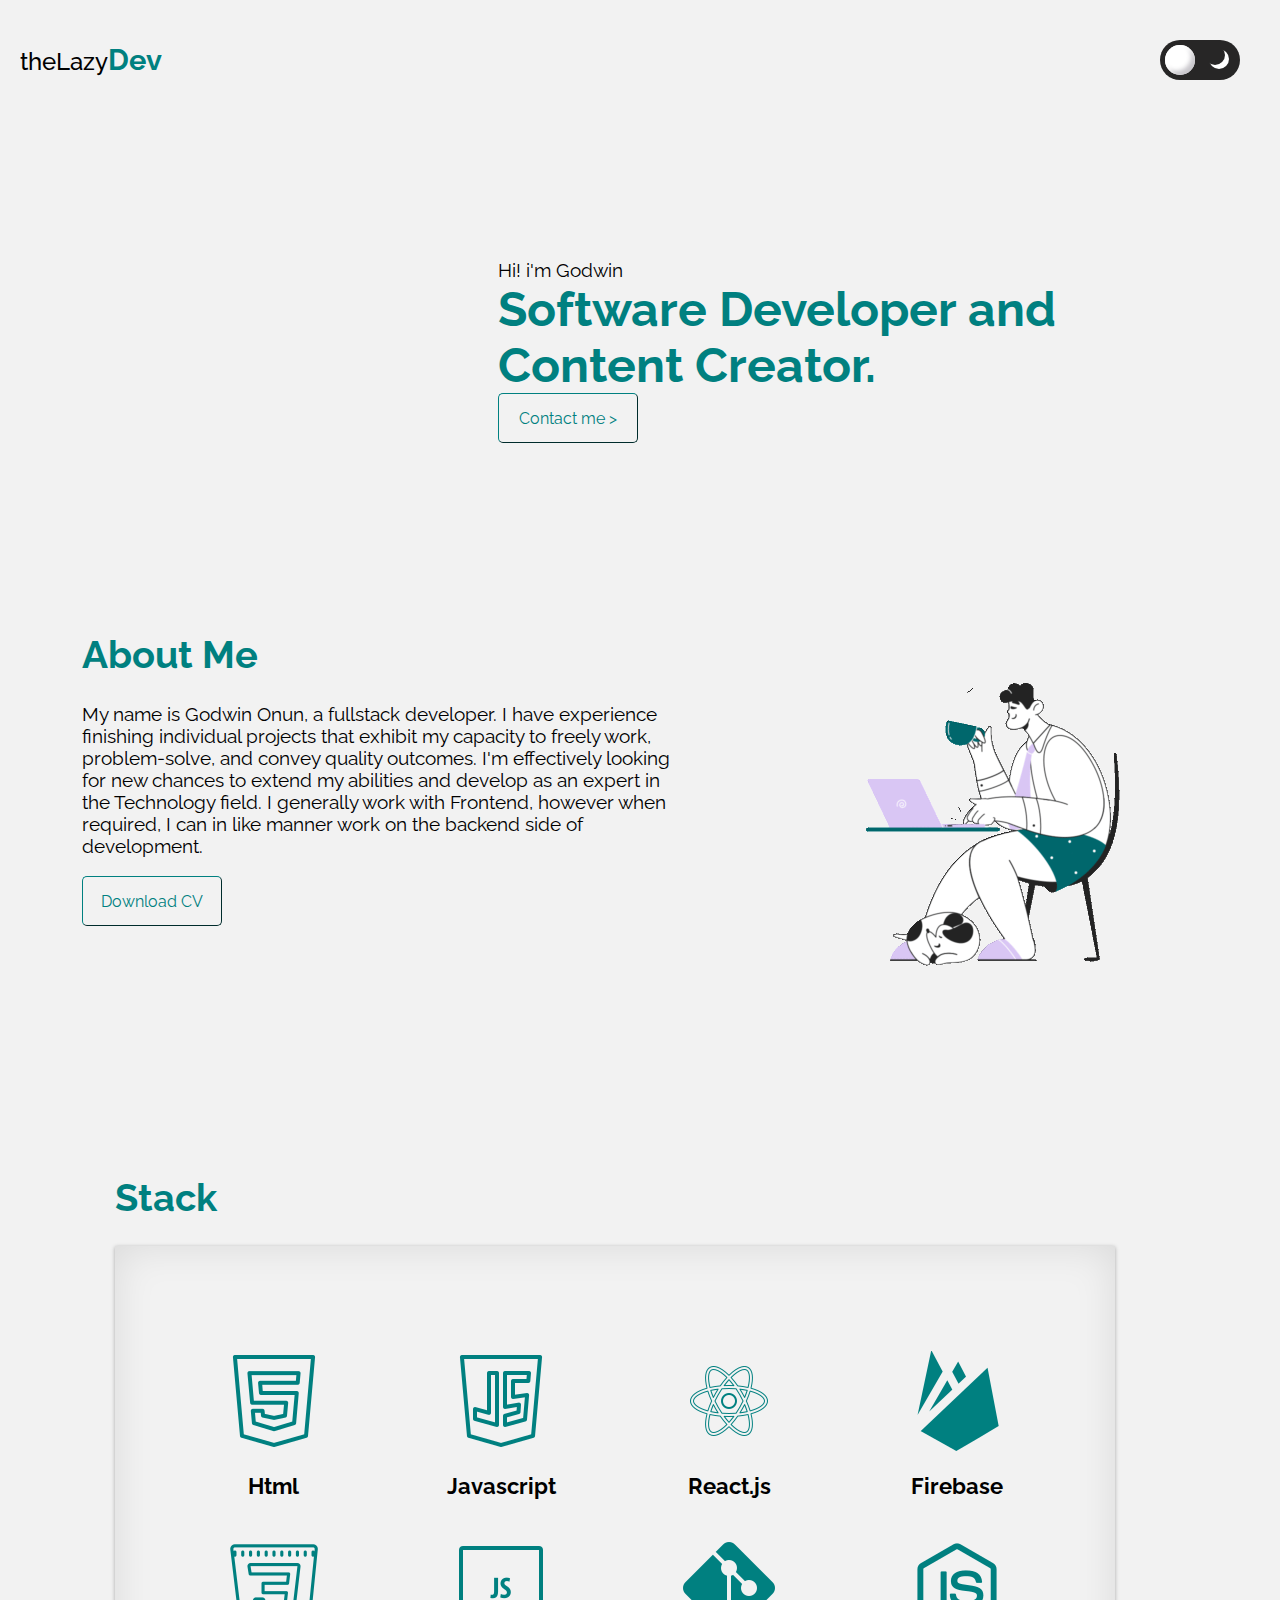
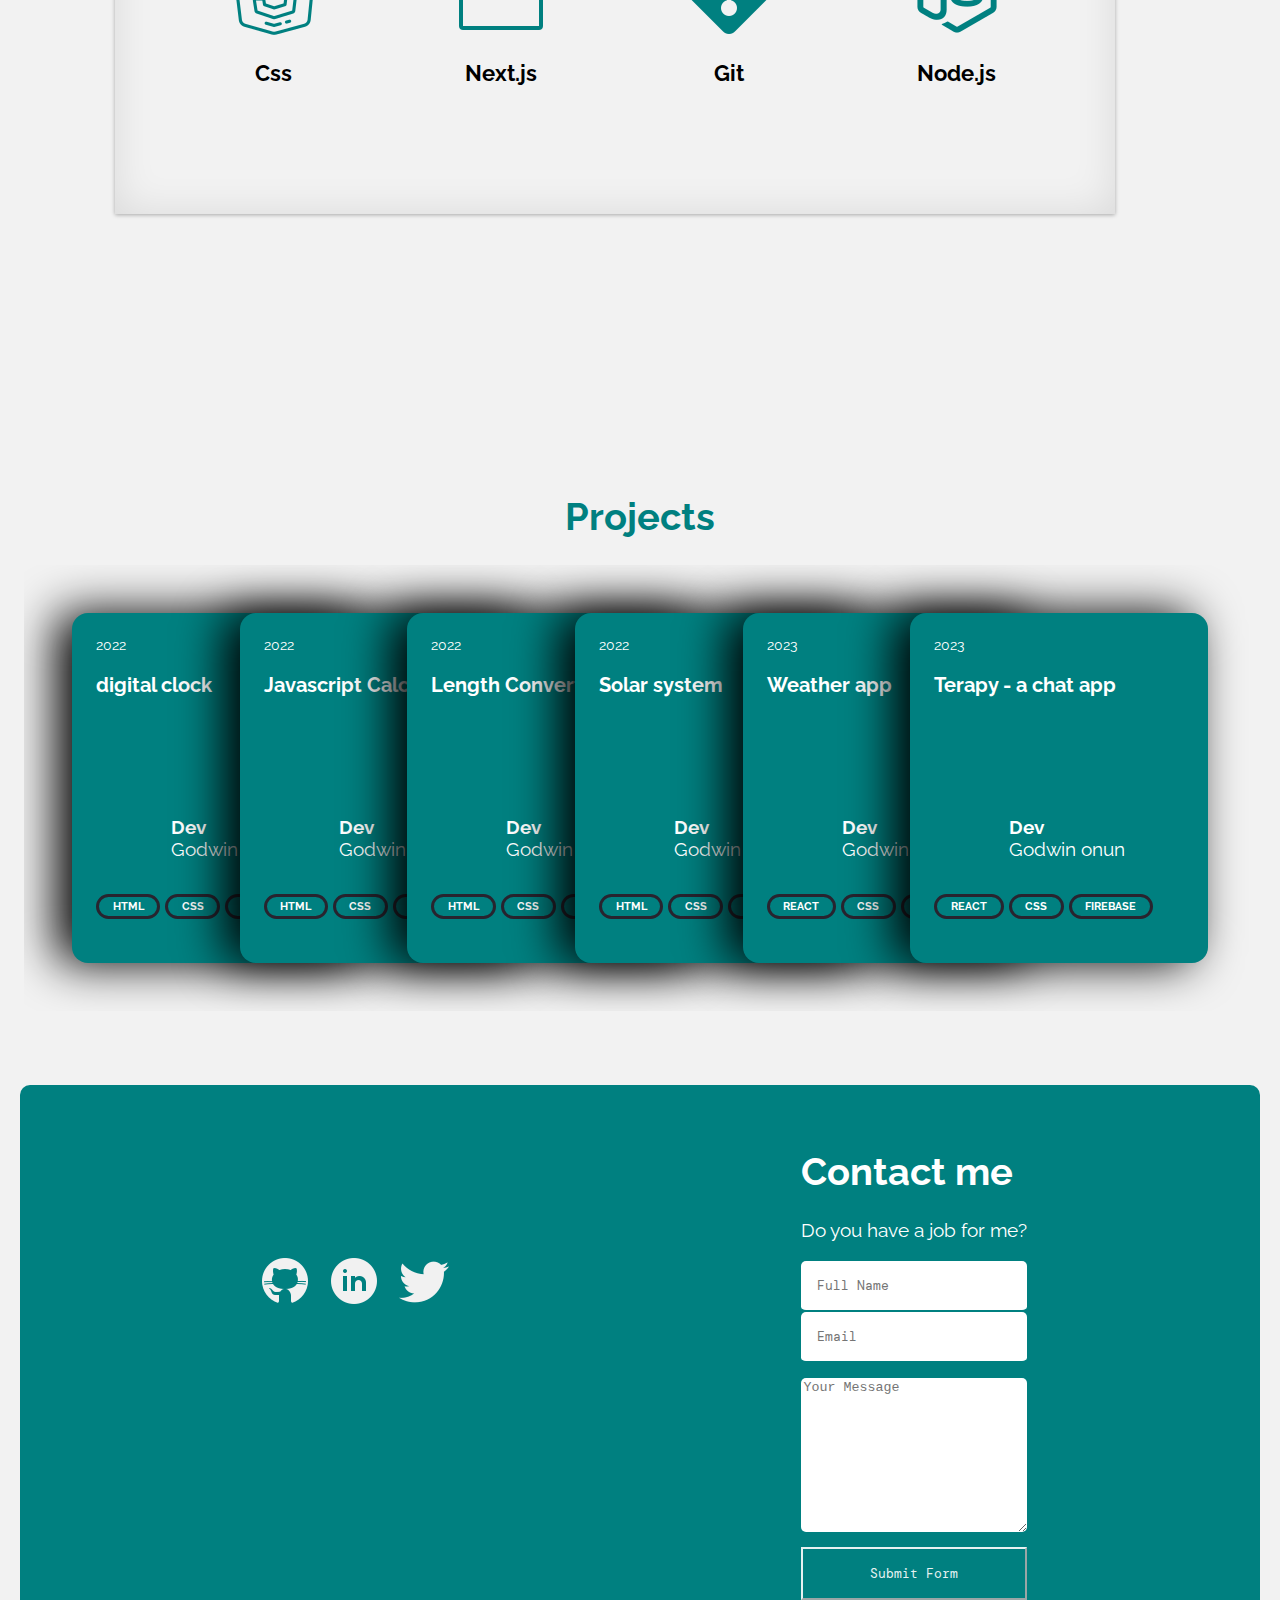
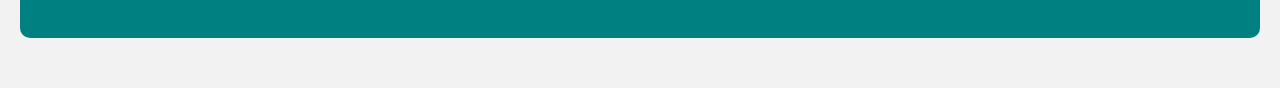
==== commit 3c815d50: "time" ====
--- a/index.html
+++ b/index.html
@@ -14,17 +14,7 @@
         <a href="Index.html" class="heroname">theLazy<span>Dev</span></a>
     </div>
     <div>
-      <div class="tiny">
-        <button class="tiny-socials"><a href="#">
-          <img src="./src/images/github-top.png" alt="">
-        </a></button>
-        <button class="tiny-socials"><a href="#">
-          <img src="./src/images/linkedin-top.png" alt="">
-        </a></button>
-        <button class="tiny-socials"><a href="#">
-          <img src="./src/images/twitter-top.png" alt="">
-        </a></button>
-      </div>
+     
       <div class="light-dark">
       <div class="switch">
         <div class="flicker"></div>
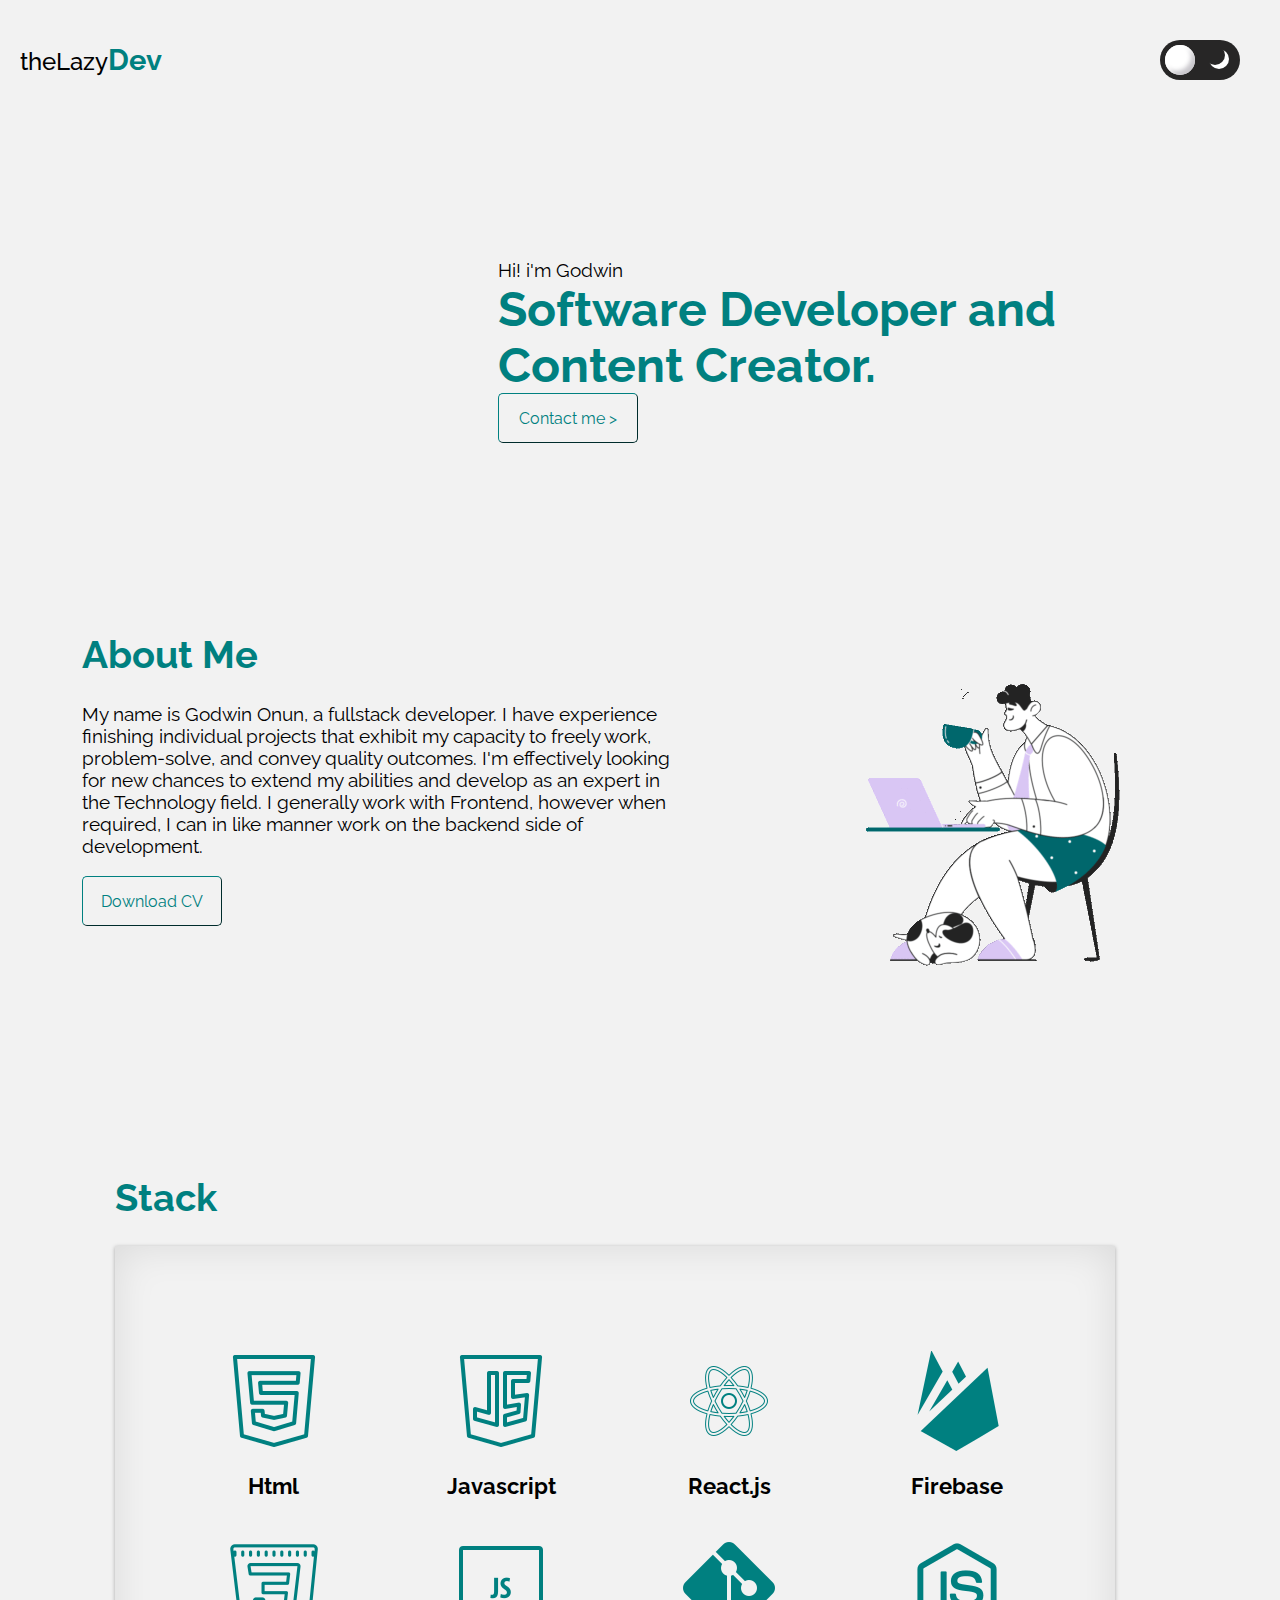
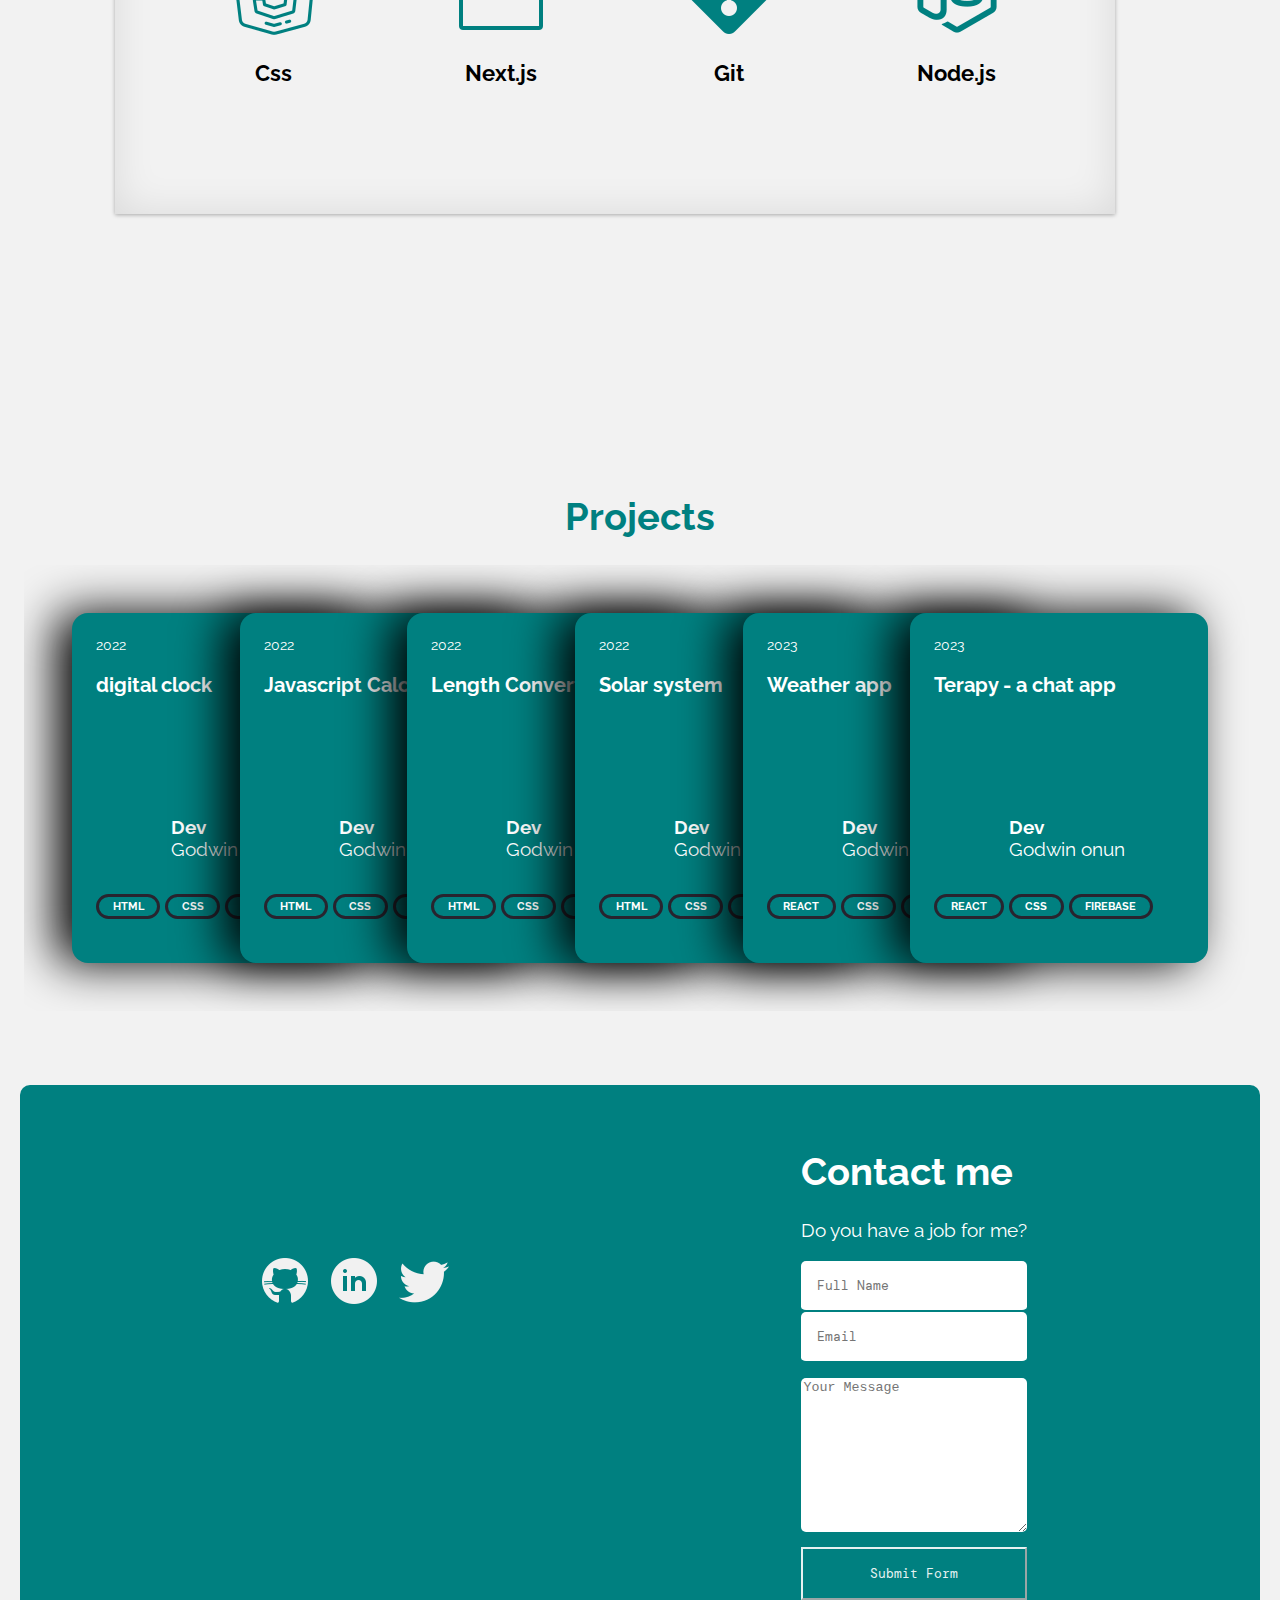
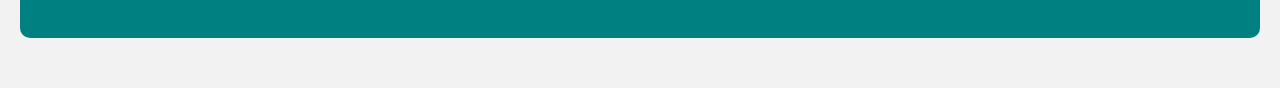
==== commit d70bfdd0: "ci" ====
--- a/index.html
+++ b/index.html
@@ -51,7 +51,7 @@
       problem-solve, and convey quality outcomes. I'm effectively looking for new chances to extend my abilities and develop
       as an expert in the Technology field. I generally work with Frontend, however when required,  I can in like manner work on the backend side of development.
     </p>
-    <a href="https://docs.google.com/document/d/1r_hY0KI6hCe348FsqfALC4oUrwABaeaW/edit?usp=share_link&ouid=109987016720544253009&rtpof=true&sd=true"></a><button class="detail-btn">Download CV</button></a>
+    <a href="https://docs.google.com/document/d/1r_hY0KI6hCe348FsqfALC4oUrwABaeaW/edit?usp=share_link&ouid=109987016720544253009&rtpof=true&sd=true"><button class="detail-btn">Download CV</button></a>
    </div>
    <div class="about-image">
     <img src="./src/images/sammy-line-remote-work.gif" alt="">
